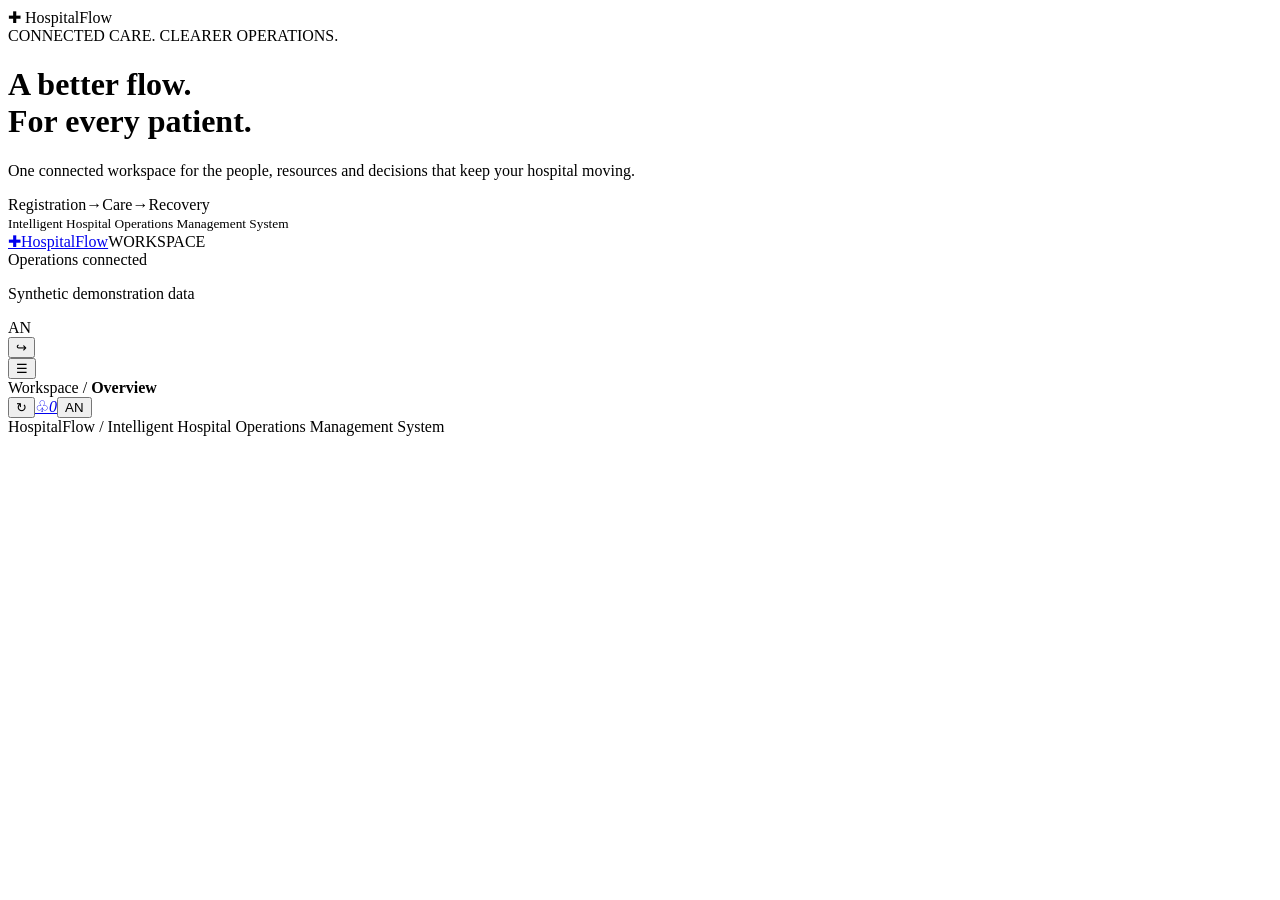
==== HospitalFlow/wwwroot/index.html @ 56a13655 "Initial commit - HospitalFlow ASP.NET Core PostgreSQL" ====
<!doctype html><html lang="en"><head><meta charset="utf-8"><meta name="viewport" content="width=device-width,initial-scale=1"><title>HospitalFlow · Hospital Operations</title><link rel="stylesheet" href="/app.css"></head><body>
<div id="login" class="login hidden"><div class="login-story"><div class="brand"><span class="logo">✚</span> HospitalFlow</div><div><span class="eyebrow">CONNECTED CARE. CLEARER OPERATIONS.</span><h1>A better flow.<br>For every patient.</h1><p>One connected workspace for the people, resources and decisions that keep your hospital moving.</p><div class="journey"><span>Registration</span><b>→</b><span>Care</span><b>→</b><span>Recovery</span></div></div><small>Intelligent Hospital Operations Management System</small></div><div class="login-form" id="auth-panel"></div></div>
<div id="shell" class="hidden"><aside><a class="brand" href="#dashboard"><span class="logo">✚</span>HospitalFlow</a><span class="nav-caption">WORKSPACE</span><nav id="nav"></nav><div class="aside-bottom"><span class="live-dot"></span> Operations connected<p>Synthetic demonstration data</p><div class="profile"><span class="avatar">AN</span><div><b id="user-name"></b><small id="user-role"></small></div><button id="logout" class="icon-btn" title="Sign out" aria-label="Sign out">↪</button></div></div></aside><div class="workspace"><header><button id="menu" class="icon-btn mobile" aria-label="Toggle menu">☰</button><div class="breadcrumb">Workspace <span>/</span> <b id="breadcrumb">Overview</b></div><div class="header-right"><span id="today"></span><button id="refresh" class="icon-btn" title="Refresh data" aria-label="Refresh data">↻</button><a class="notification" href="#alerts" aria-label="Open alerts">♧<i id="alert-count">0</i></a><button id="account" class="avatar small" title="Change your password" aria-label="Change your password">AN</button></div></header><main id="main"></main><footer><span>HospitalFlow <span class="muted">/ Intelligent Hospital Operations Management System</span></span><span id="storage"></span></footer></div></div>
<dialog id="modal"><form id="modal-form"><div class="modal-heading"><div><span class="eyebrow">HOSPITALFLOW WORKSPACE</span><h2 id="modal-title"></h2></div><button type="button" id="close-modal" class="icon-btn" aria-label="Close dialog">×</button></div><div id="modal-fields"></div><p id="form-error" class="error" role="alert"></p><div class="modal-actions"><button type="button" id="cancel-modal" class="secondary">Cancel</button><button id="save" class="primary">Save record →</button></div></form></dialog><div id="toast" role="status"></div><script src="/validation.js"></script><script src="/operations.js"></script><script src="/app.js"></script></body></html>
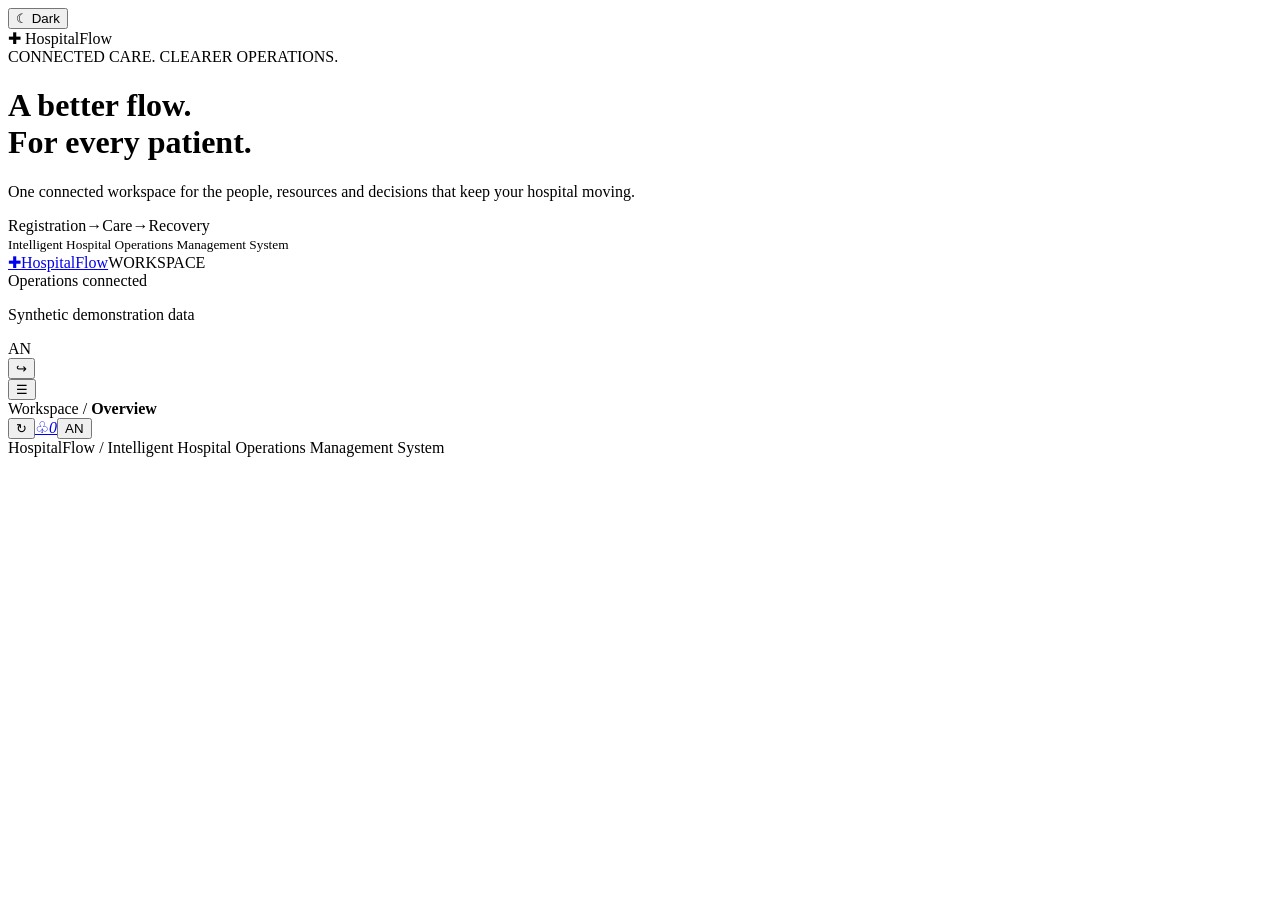
==== commit cae2d24d: "Build the initial HospitalFlow hospital management application" ====
--- a/HospitalFlow/wwwroot/index.html
+++ b/HospitalFlow/wwwroot/index.html
@@ -1,4 +1,4 @@
-<!doctype html><html lang="en"><head><meta charset="utf-8"><meta name="viewport" content="width=device-width,initial-scale=1"><title>HospitalFlow · Hospital Operations</title><link rel="stylesheet" href="/app.css"></head><body>
+<!doctype html><html lang="en"><head><meta charset="utf-8"><meta name="viewport" content="width=device-width,initial-scale=1"><title>HospitalFlow · Hospital Operations</title><script src="/theme.js"></script><link rel="stylesheet" href="/app.css"></head><body><button id="theme-toggle" type="button" class="theme-toggle" aria-label="Toggle default or dark theme" title="Switch theme, or double-click anywhere" aria-pressed="false">☾ Dark</button>
 <div id="login" class="login hidden"><div class="login-story"><div class="brand"><span class="logo">✚</span> HospitalFlow</div><div><span class="eyebrow">CONNECTED CARE. CLEARER OPERATIONS.</span><h1>A better flow.<br>For every patient.</h1><p>One connected workspace for the people, resources and decisions that keep your hospital moving.</p><div class="journey"><span>Registration</span><b>→</b><span>Care</span><b>→</b><span>Recovery</span></div></div><small>Intelligent Hospital Operations Management System</small></div><div class="login-form" id="auth-panel"></div></div>
 <div id="shell" class="hidden"><aside><a class="brand" href="#dashboard"><span class="logo">✚</span>HospitalFlow</a><span class="nav-caption">WORKSPACE</span><nav id="nav"></nav><div class="aside-bottom"><span class="live-dot"></span> Operations connected<p>Synthetic demonstration data</p><div class="profile"><span class="avatar">AN</span><div><b id="user-name"></b><small id="user-role"></small></div><button id="logout" class="icon-btn" title="Sign out" aria-label="Sign out">↪</button></div></div></aside><div class="workspace"><header><button id="menu" class="icon-btn mobile" aria-label="Toggle menu">☰</button><div class="breadcrumb">Workspace <span>/</span> <b id="breadcrumb">Overview</b></div><div class="header-right"><span id="today"></span><button id="refresh" class="icon-btn" title="Refresh data" aria-label="Refresh data">↻</button><a class="notification" href="#alerts" aria-label="Open alerts">♧<i id="alert-count">0</i></a><button id="account" class="avatar small" title="Change your password" aria-label="Change your password">AN</button></div></header><main id="main"></main><footer><span>HospitalFlow <span class="muted">/ Intelligent Hospital Operations Management System</span></span><span id="storage"></span></footer></div></div>
-<dialog id="modal"><form id="modal-form"><div class="modal-heading"><div><span class="eyebrow">HOSPITALFLOW WORKSPACE</span><h2 id="modal-title"></h2></div><button type="button" id="close-modal" class="icon-btn" aria-label="Close dialog">×</button></div><div id="modal-fields"></div><p id="form-error" class="error" role="alert"></p><div class="modal-actions"><button type="button" id="cancel-modal" class="secondary">Cancel</button><button id="save" class="primary">Save record →</button></div></form></dialog><div id="toast" role="status"></div><script src="/validation.js"></script><script src="/operations.js"></script><script src="/app.js"></script></body></html>
+<dialog id="modal"><form id="modal-form"><div class="modal-heading"><div><span class="eyebrow">HOSPITALFLOW WORKSPACE</span><h2 id="modal-title"></h2></div><button type="button" id="close-modal" class="icon-btn" aria-label="Close dialog">×</button></div><div id="modal-fields"></div><p id="form-error" class="error" role="alert"></p><div class="modal-actions"><button type="button" id="cancel-modal" class="secondary">Cancel</button><button id="save" class="primary">Save record →</button></div></form></dialog><div id="toast" role="status"></div><script src="/patient.js"></script><script src="/validation.js"></script><script src="/operations.js"></script><script src="/app.js"></script></body></html>
